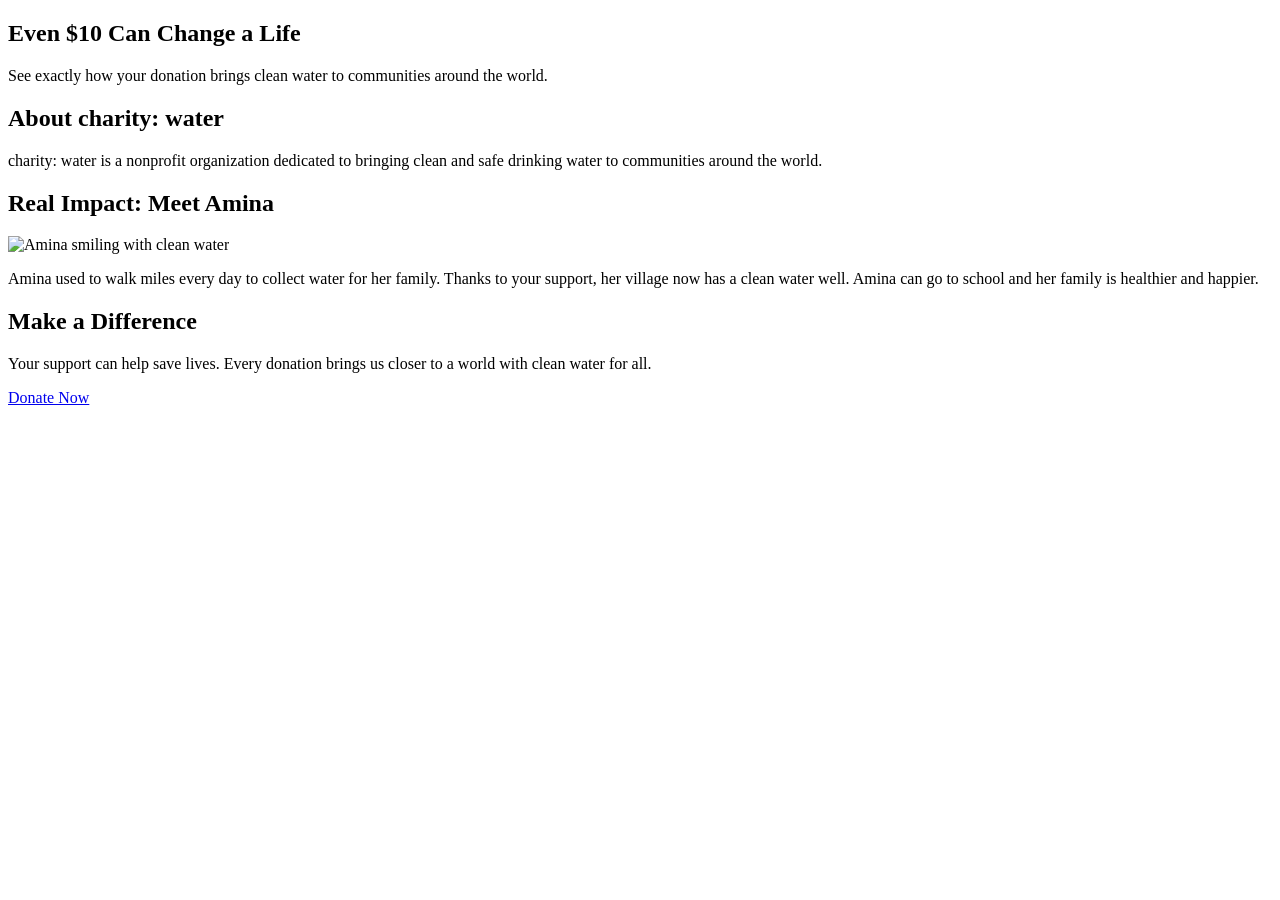
==== index.html @ 6a04a6bc "finsihed charity: water website, added photos and impact page, added about, faq, and donate pages, a" ====
<!DOCTYPE html>
<html lang="en">
<head>
    <meta charset="UTF-8">
    <meta name="viewport" content="width=device-width, initial-scale=1.0">
    <title>Charity Water Landing Page</title>
    <link rel="stylesheet" href="styles.css">
</head>
<body>
    <!-- Hero Section: This is the main banner at the top of the page -->
    <section class="hero">
        <!-- Main headline -->
        <h1>Even $10 Can Change a Life</h1>

<p>See exactly how your donation brings clean water to communities around the world.</p>
    </section>

    <!-- Story Section: This tells the story of the nonprofit -->
    <section class="story">
    <h2>About charity: water</h2>
    <p>
        charity: water is a nonprofit organization dedicated to bringing clean and safe drinking water to communities around the world.
    </p>
</section>

    <!-- Real-World Impact Story Section -->
    <section class="impact-story">
        <!-- Section headline -->
        <h2>Real Impact: Meet Amina</h2>
        <!-- Container for image and text -->
        <div class="impact-content">
            <!-- Impact image -->
            <img src="https://images.unsplash.com/photo-1464983953574-0892a716854b?auto=format&fit=crop&w=600&q=80" alt="Amina smiling with clean water" class="impact-image">
            <!-- Impact story text -->
            <p>
                Amina used to walk miles every day to collect water for her family. Thanks to your support, her village now has a clean water well. Amina can go to school and her family is healthier and happier.
            </p>       
           </div>
    </section>

    <!-- Call-to-Action Section: This encourages visitors to take action -->
    <section class="call-to-action">
        <h2>Make a Difference</h2>
        <p>Your support can help save lives. Every donation brings us closer to a world with clean water for all.</p>
        <a href="#" class="donate-button">Donate Now</a>
    </section>
</body>
</html>
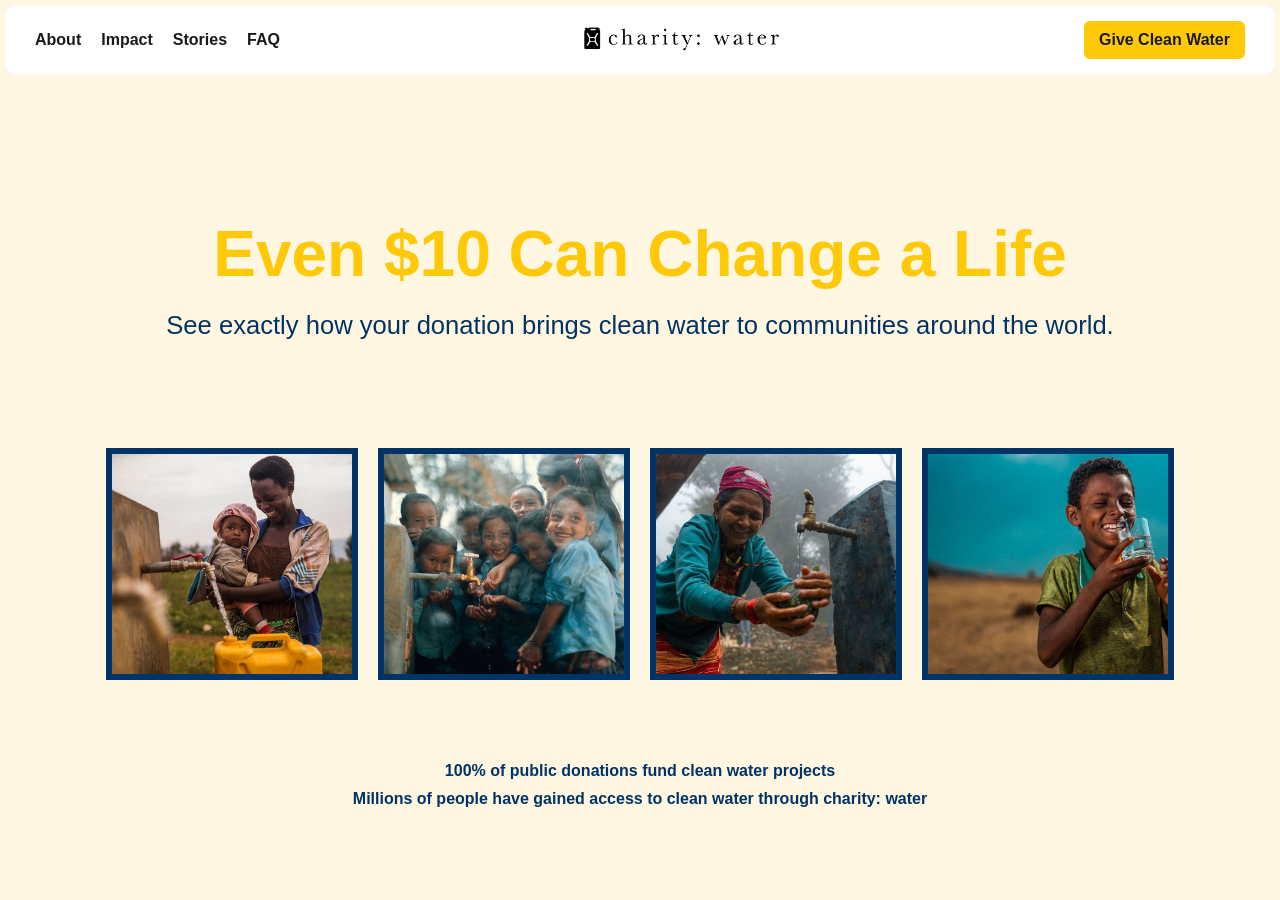
==== commit 71c4860a: "finished website design and added content for about, impact, stories, and donate pages. Also added i" ====
--- a/index.html
+++ b/index.html
@@ -7,6 +7,24 @@
     <link rel="stylesheet" href="styles.css">
 </head>
 <body>
+  <header>
+    <nav class="navbar">
+      <div class="nav-links">
+        <a href="about.html">About</a>
+        <a href="impact.html">Impact</a>
+        <a href="stories.html">Stories</a>
+        <a href="faq.html">FAQ</a>
+      </div>
+    
+      <div class="logo-container">
+        <img src="img/charitywater_logo_horizontal_AllBlack.png"
+         alt="charity: water logo" 
+         class="logo">
+      </div>
+
+      <a href="donate.html" class="header-btn">Give Clean Water</a>
+    </nav>
+  </header>
     <!-- Hero Section: This is the main banner at the top of the page -->
     <section class="hero">
         <!-- Main headline -->
@@ -14,35 +32,19 @@
 
 <p>See exactly how your donation brings clean water to communities around the world.</p>
     </section>
-
-    <!-- Story Section: This tells the story of the nonprofit -->
-    <section class="story">
-    <h2>About charity: water</h2>
-    <p>
-        charity: water is a nonprofit organization dedicated to bringing clean and safe drinking water to communities around the world.
-    </p>
+<section class="gallery">
+    <img src="img/photo1.cw.jpeg" alt="Family with clean water">
+    <img src="img/photo2.cw.jpeg" alt="Community">
+    <img src="img/photo3.cw.jpeg" alt="Child drinking water">
+    <img src="img/photo4.cw.jpeg" alt="Clean water access">
 </section>
 
-    <!-- Real-World Impact Story Section -->
-    <section class="impact-story">
-        <!-- Section headline -->
-        <h2>Real Impact: Meet Amina</h2>
-        <!-- Container for image and text -->
-        <div class="impact-content">
-            <!-- Impact image -->
-            <img src="https://images.unsplash.com/photo-1464983953574-0892a716854b?auto=format&fit=crop&w=600&q=80" alt="Amina smiling with clean water" class="impact-image">
-            <!-- Impact story text -->
-            <p>
-                Amina used to walk miles every day to collect water for her family. Thanks to your support, her village now has a clean water well. Amina can go to school and her family is healthier and happier.
-            </p>       
-           </div>
-    </section>
-
-    <!-- Call-to-Action Section: This encourages visitors to take action -->
-    <section class="call-to-action">
-        <h2>Make a Difference</h2>
-        <p>Your support can help save lives. Every donation brings us closer to a world with clean water for all.</p>
-        <a href="#" class="donate-button">Donate Now</a>
-    </section>
+<section class="social-proof">
+    <p>
+        100% of public donations fund clean water projects
+    </p>
+    <p>
+        Millions of people have gained access to clean water through charity: water
+    </p>
 </body>
 </html>
--- a/styles.css
+++ b/styles.css
@@ -0,0 +1,582 @@
+/* charity: water Brand Colors & Fonts
+
+Primary Colors:
+- Yellow:     #FFC907
+- Blue:       #2E9DF7
+
+Secondary Colors:
+- Light Blue: #8BD1CB
+- Green:      #4FCB53
+- Orange:     #FF902A
+- Red:        #F5402C
+- Dark Green: #159A48
+- Pink:       #F16061
+
+Fonts:
+- Proxima Nova
+- Avenir
+
+*/
+
+/* 
+  Charity: Water Landing Page Styles
+  This CSS uses the provided color palette and beginner-friendly styles.
+*/
+
+/* Set up the main font and background color for the whole page */
+body {
+  background-color: #fff7e1;
+  font-family: 'Avenir', 'Proxima Nova', Arial, sans-serif;
+  margin: 0;
+  padding: 0;
+  color: #222;
+}
+
+/* Add a slight shadow and rounded corners to each section for depth */
+section {
+  background: #fff; /* White background for sections */
+  border-radius: 12px; /* Rounded corners */
+  box-shadow: 0 2px 8px rgba(46, 157, 247, 0.07); /* Soft blue shadow */
+  margin: 24px 10px; /* Space between sections */
+  padding: 24px 16px;
+}
+
+/* Hero Section Styles */
+.hero {
+  position: relative;
+  background-color: #fff7e1;
+  color: #1a1a1a;                 /* White text for contrast */
+  text-align: center;          /* Center the text */
+  padding: 60px 20px;          /* Add space above and below */
+  box-shadow: none;
+}
+
+/* Make the headline bold and modern */
+.hero h1 {
+  font-size: 4em;
+  font-weight: bold;
+  margin-bottom: 20px;
+  color: #ffc907
+}
+
+/* Style the subheadline */
+.hero p {
+  font-size: 1.6em;
+  margin: 0 auto;
+  max-width: 1000px;
+  color: #003366
+}
+
+/* Story Section Styles */
+.story {
+
+    background: rgba(255,255,255,0.92);
+    max-width: 1000px;
+    margin: 50px auto;
+    padding: 50px;
+    border-radius: 12px;
+    text-align: center;
+    color: #1A1A1A;
+}
+
+.story h1{
+    color:#FFC907;
+    font-size:3rem;
+    margin-bottom:25px;
+}
+
+.story p{
+    color:#003366;
+    font-size:1.2rem;
+    line-height:1.8;
+}
+
+/* Add accent color to section headings */
+h2 {
+  color: #003366; /* Primary blue */
+  margin-top: 0;
+  font-weight: bold;
+}
+
+/* Call-to-Action Section Styles */
+.call-to-action {
+  background-color: #FFC907; /* Primary Yellow */
+  color: #222;
+  text-align: center;
+  padding: 30px 20px;
+}
+
+/* Style the impact story image */
+.impact-image {
+  width: 100%;
+  max-width: 320px;
+  border-radius: 10px;
+  margin-bottom: 16px;
+  box-shadow: 0 2px 8px rgba(46, 157, 247, 0.10);
+}
+
+/* Donate Button Styles */
+.donate-button {
+  display: inline-block;
+  background-color: #ffc907;
+  color: #1a1a1a;
+  padding: 14px 32px;
+  text-decoration: none;
+  border-radius: 6px;
+  font-weight: bold;
+  font-size: 1.1em;
+  margin-top: 18px;
+  box-shadow: 0 2px 8px rgba(79, 203, 83, 0.10);
+  transition: background 0.3s, transform 0.2s;
+  border: none;
+  cursor: pointer;
+}
+
+/* Change button color when hovered */
+.donate-button:hover {
+  background-color: #e6b500;
+  transform: translateY(-2px) scale(1.04); /* Slight lift */
+}
+
+/* Add some spacing between sections */
+section {
+  margin-bottom: 20px;
+}
+
+/* 
+  Media Queries for Responsive Design
+  Media queries help make your website look good on different screen sizes,
+  like phones (small screens) and computers (large screens).
+*/
+
+/* This media query applies styles when the screen is 600px wide or less (like on most phones) */
+@media (max-width: 600px) {
+  /* Make hero section padding smaller on small screens */
+  .hero {
+    padding: 32px 8px;
+    font-size: 1em;
+  }
+
+  /* Make headline font size smaller so it fits on small screens */
+  .hero h1 {
+    font-size: 1.4em;
+  }
+
+  /* Make subheadline font size smaller */
+  .hero p {
+    font-size: 1em;
+  }
+
+  /* Make story and call-to-action sections have less padding */
+  .story,
+  .call-to-action,
+  .donation-section {
+    padding: 14px 8px;
+  }
+
+  /* Make impact story image smaller and stack above the text */
+  .impact-content {
+    display: block; /* Stack items vertically */
+    text-align: center;
+  }
+
+  .impact-image {
+    width: 90%;    /* Make image take up most of the width */
+    max-width: 220px;
+  }
+}
+
+/* This media query applies styles when the screen is wider than 600px (like on tablets and computers) */
+@media (min-width: 601px) {
+  /* Show image and text side by side in the impact story */
+  .impact-content {
+    display: flex;           /* Place items in a row */
+    align-items: center;     /* Vertically center items */
+    justify-content: center; /* Center the whole group */
+    gap: 28px;               /* Space between image and text */
+    text-align: left;
+    max-width: 800px;
+    margin: 0 auto;
+  }
+
+  .impact-image {
+    width: 300px;
+  }
+}
+
+.gallery {
+  display: flex;
+  flex-wrap: wrap;
+  gap: 20px;
+  justify-content: center;
+  background: #fff7e1;
+  box-shadow: none;
+}
+
+.gallery img {
+  width: 240px;
+  height: 220px;
+  object-fit: cover;
+  object-position: 50% 20%;
+  border: 6px solid #003366;
+}
+.social-proof{
+    text-align:center;
+    background:#fff7e1;
+    box-shadow:none;
+    color:#003366;
+    font-weight:bold;
+}
+
+.social-proof p{
+    margin:10px 0;
+}
+
+header{
+  padding: 5px;
+}
+
+.navbar {
+  display: flex;
+  justify-content: space-between;
+  align-items: center;
+  background: white;
+  border-radius: 12px;
+  padding: 5px 30px;
+  height:60px;
+}
+
+.nav-links {
+  display: flex;
+  gap: 20px;
+}
+
+.nav-links a {
+  text-decoration: none;
+  color: #1a1a1a;
+  font-weight: bold;
+}
+
+.logo {
+  width: 220px;
+}
+
+.header-btn{
+  background: #ffc907;
+  color: #1a1a1a;
+  padding: 10px 15px;
+  text-decoration: none;
+  border-radius: 6px;
+  font-weight: bold;
+}
+
+/* DONATION PAGE */
+
+.donation-page{
+
+    min-height:100vh;
+
+    display:flex;
+
+    flex-direction:column;
+
+    padding:40px 20px;
+
+    justify-content:center;
+
+    align-items:center;
+
+    background:#fff7e1;
+}
+
+.donation-card{
+
+    width:700px;
+
+    background:white;
+
+    padding:40px;
+
+    border-radius:12px;
+}
+
+.donation-tabs{
+
+    display:flex;
+
+    gap:20px;
+
+    margin-bottom:30px;
+}
+
+.tab-btn{
+
+    flex:1;
+
+    padding:20px;
+
+    border:none;
+
+    font-weight:bold;
+
+    background:#e8e8e8;
+}
+
+.active{
+
+    background:#ffc907 ;
+}
+
+.amount-grid{
+
+    display:grid;
+
+    grid-template-columns:1fr 1fr;
+
+    gap:15px;
+
+    margin:30px 0;
+}
+
+.amount-grid button,
+.amount-grid input{
+
+    padding:20px;
+
+    font-size:1.2rem;
+}
+
+.project-btn{
+
+    width:100%;
+
+    padding:20px;
+
+    background:#FFC907;
+
+    border:none;
+
+    margin-bottom:20px;
+
+    font-size:1.2rem;
+}
+
+.impact-text{
+
+    text-align:center;
+
+    margin:20px 0;
+}
+
+.give-btn{
+
+    width:100%;
+
+    background:#FFC907;
+
+    border:none;
+
+    padding:20px;
+
+    font-size:2rem;
+
+    font-weight:bold;
+}
+
+.donation-note{
+
+    text-align:center;
+
+    margin-top:30px;
+}
+
+
+.donate-title{
+    text-align:center;
+    color:#FFC907;
+    font-size:3rem;
+    margin-bottom:15px;
+}
+
+.donate-subtitle{
+    text-align:center;
+    color:#003366;
+    font-size:1.2rem;
+    max-width:700px;
+    margin:0 auto 40px auto;
+}
+
+.home-btn{
+
+    display:block;
+
+    text-align:center;
+
+    width:220px;
+
+    margin:30px auto 0 auto;
+
+    background:#003366;
+
+    color:white;
+
+    text-decoration:none;
+
+    padding:15px;
+
+    border-radius:10px;
+
+    font-weight:bold;
+}
+
+.page-hero{
+
+    background:none;
+
+    box-shadow:none;
+
+    padding:0;
+
+    margin:30px auto;
+
+    max-width:1100px;
+}
+
+.page-hero img{
+
+    width:100%;
+
+    height:350px;
+
+    object-fit:cover;
+
+    border-radius:12px;
+}
+
+.story{
+
+    background:white;
+
+    max-width:1000px;
+
+    margin:40px auto;
+
+    padding:50px;
+
+    border-radius:12px;
+
+    text-align:center;
+
+    box-shadow:0 2px 8px rgba(0,0,0,0.08);
+}
+
+.story h1{
+    color:#003366;
+    font-size:3rem;
+    margin-bottom:25px;
+}
+
+.story p{
+
+    max-width:800px;
+
+    margin:20px auto;
+
+    line-height:1.8;
+
+    color:#003366;
+}
+.page-hero img{
+
+    width:100%;
+
+    height:350px;
+
+    object-fit:cover;
+
+    border-radius:12px;
+}
+
+.impact-page .story{
+
+    background:white;
+
+    max-width:1000px;
+
+    margin:40px auto;
+
+    padding:50px;
+
+    border-radius:12px;
+
+    text-align:center;
+}
+
+.impact-page .story p{
+
+    max-width:800px;
+
+    margin:20px auto;
+
+    line-height:1.8;
+
+    color:#003366;
+}
+
+.stories-page .story{
+
+    background:white;
+
+    max-width:1000px;
+
+    margin:40px auto;
+
+    padding:50px;
+
+    border-radius:12px;
+
+    text-align:center;
+}
+.about-page .story{
+
+    background:white;
+
+    max-width:1000px;
+
+    margin:40px auto;
+
+    padding:50px;
+
+    border-radius:12px;
+
+    text-align:center;
+}
+.about-page .story h1{
+    color:#003366;
+    font-size:3rem;
+    margin-bottom:25px;
+}
+.impact-page .story p{
+
+    max-width:800px;
+
+    margin:20px auto;
+
+    line-height:1.8;
+
+    color:#003366;
+    font-size:1.2rem;
+    font-weight:500;
+    text-align:center;
+}
+.page-impact img{
+
+    width:100%;
+
+    height:350px;
+
+    object-fit:center;
+
+    border-radius:12px;
+    bject-position: 50% 20%;
+}
